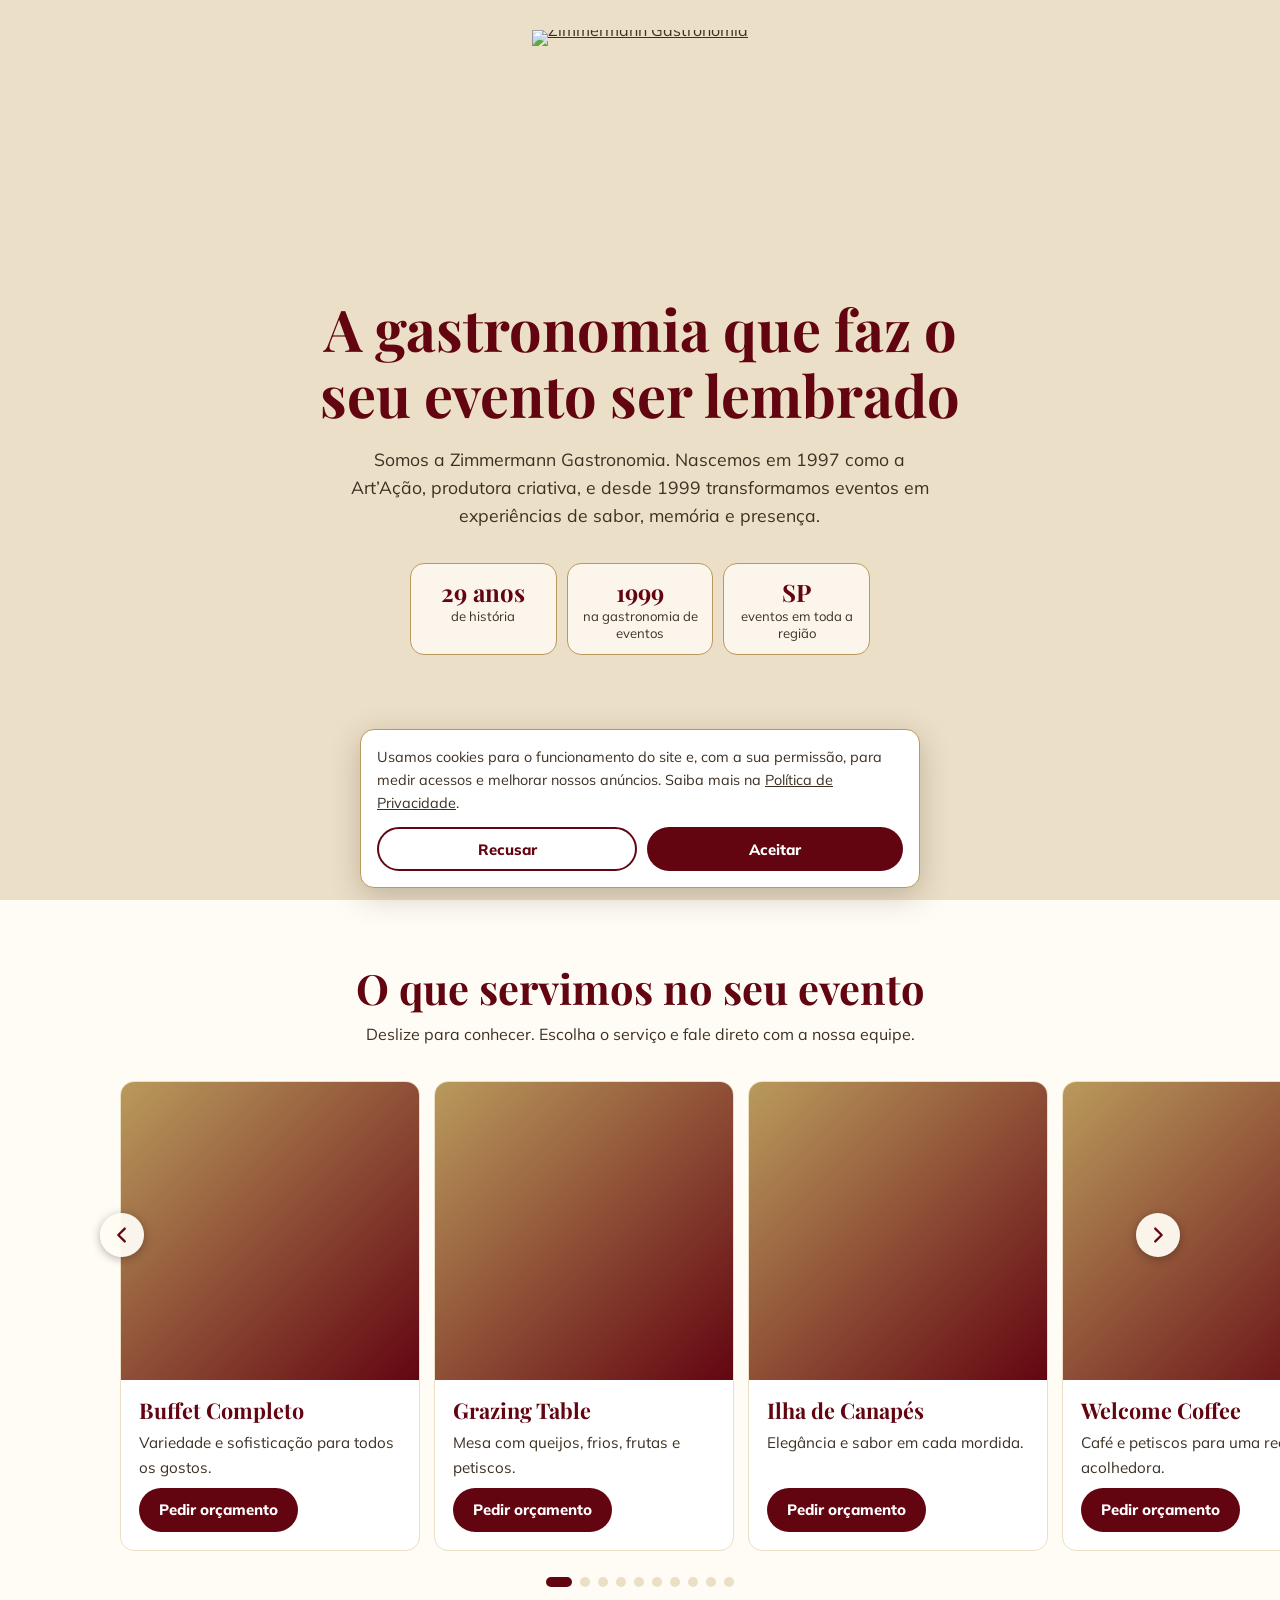
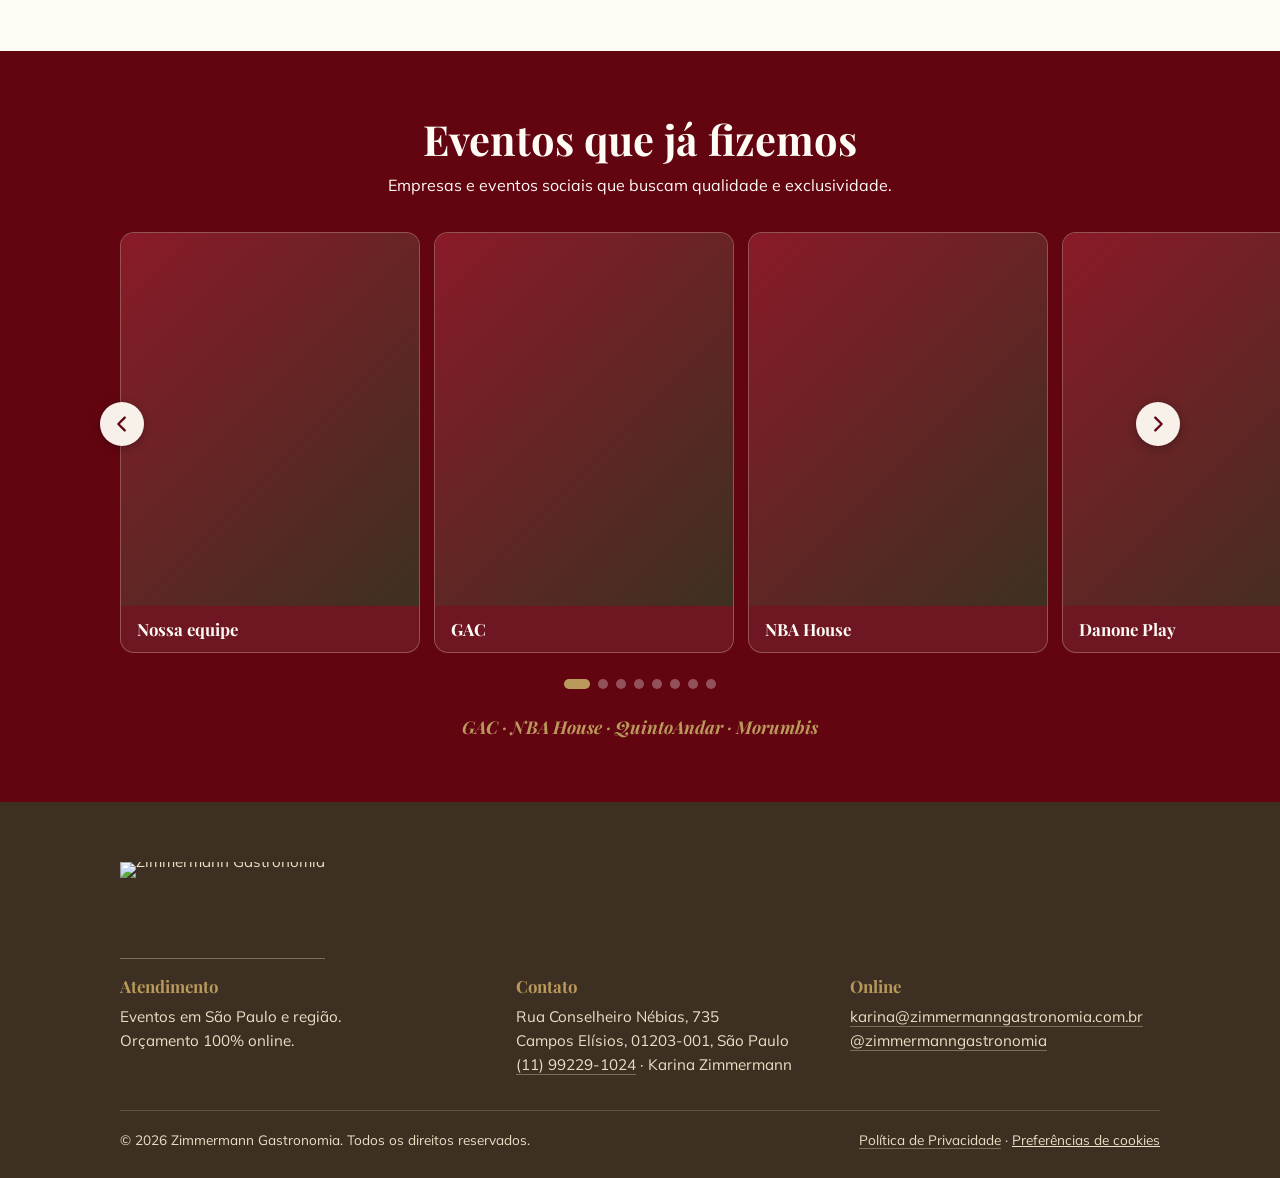
==== index.html @ 6aa9c56f "Add files via upload" ====
<!DOCTYPE html>
<html lang="pt-BR"><head><meta charset="utf-8">
<meta name="viewport" content="width=device-width,initial-scale=1">
<title>Zimmermann Gastronomia | Buffet e gastronomia para eventos em São Paulo</title>
<meta name="description" content="Quase 30 anos de história em gastronomia de eventos. Buffet, grazing table, coquetel, brunch e muito mais em São Paulo e região. Peça seu orçamento pelo WhatsApp.">
<meta property="og:title" content="Zimmermann Gastronomia"><meta property="og:description" content="Gastronomia para eventos em São Paulo e região desde 1999."><meta property="og:image" content="/img/dobra1.jpg">
<meta name="theme-color" content="#640A14">
<!-- GTM / Pixel do Meta: colar aqui quando os IDs estiverem definidos -->
<link rel="icon" type="image/png" href="/img/favicon.png"><link rel="preconnect" href="https://fonts.googleapis.com"><link rel="preconnect" href="https://fonts.gstatic.com" crossorigin><link href="https://fonts.googleapis.com/css2?family=Mulish:wght@400;700;800&family=Playfair+Display:wght@700&display=swap" rel="stylesheet"><link rel="stylesheet" href="/styles.css"></head><body>
<main>
<section class="hero" style="padding:0"><div class="hero-bg" aria-hidden="true"></div>
<header><div class="wrap"><a class="logo" href="/" aria-label="Zimmermann Gastronomia, início"><img src="/img/logo.png" alt="Zimmermann Gastronomia"></a></div></header>
<div class="hero-in">
<h1>A gastronomia que faz o seu evento ser lembrado</h1>
<p>Somos a Zimmermann Gastronomia. Nascemos em 1997 como a Art’Ação, produtora criativa, e desde 1999 transformamos eventos em experiências de sabor, memória e presença.</p>
<div class="hist"><div><strong>29 anos</strong><span>de história</span></div><div><strong>1999</strong><span>na gastronomia de eventos</span></div><div><strong>SP</strong><span>eventos em toda a região</span></div></div>
</div></section>
<section id="servicos"><div class="sec-h wrap"><h2>O que servimos no seu evento</h2><p>Deslize para conhecer. Escolha o serviço e fale direto com a nossa equipe.</p></div>
<div class="car"><div class="track" id="serv" tabindex="0" aria-label="Serviços"></div><div class="dots" id="serv-d"></div></div></section>
<section class="dark" id="provas"><div class="sec-h wrap"><h2>Eventos que já fizemos</h2><p>Empresas e eventos sociais que buscam qualidade e exclusividade.</p></div>
<div class="car"><div class="track" id="prova" tabindex="0" aria-label="Fotos de eventos e clientes"></div><div class="dots" id="prova-d"></div></div>
<p class="brands">GAC · NBA House · QuintoAndar · Morumbis</p></section>
</main>
<footer><div class="wrap"><a class="logo" href="/" aria-label="Zimmermann Gastronomia, início"><img src="/img/logo-claro.png" alt="Zimmermann Gastronomia"></a><div class="fgrid"><div><h3>Atendimento</h3><p>Eventos em São Paulo e região.<br>Orçamento 100% online.</p></div><div><h3>Contato</h3><p>Rua Conselheiro Nébias, 735<br>Campos Elísios, 01203-001, São Paulo</p><p><a href="https://wa.me/5511992291024" target="_blank" rel="noopener">(11) 99229-1024</a> · Karina Zimmermann</p></div><div><h3>Online</h3><p><a href="mailto:karina@zimmermanngastronomia.com.br">karina@zimmermanngastronomia.com.br</a></p><p><a href="https://instagram.com/zimmermanngastronomia" target="_blank" rel="noopener">@zimmermanngastronomia</a></p></div></div><div class="legal"><span>© <span data-y></span> Zimmermann Gastronomia. Todos os direitos reservados.</span><span><a href="/privacidade.html">Política de Privacidade</a> · <button data-ck>Preferências de cookies</button></span></div></div></footer>
<script src="/app.js"></script></body></html>
---- styles.css ----
:root{--vin:#630511;--gold:#BA9A5C;--gold-d:#8C6F36;--cream:#FFFCF5;--sand:#EBDFC6;--ink:#3D3022;--r:14px}
@media(prefers-color-scheme:dark){:root{color-scheme:light}}
*{box-sizing:border-box;margin:0}
html{scroll-behavior:smooth}
body{font-family:'Mulish',system-ui,sans-serif;background:var(--cream);color:var(--ink);line-height:1.6;font-size:16px;-webkit-text-size-adjust:100%}
h1,h2,h3{font-family:'Playfair Display',Georgia,serif;color:var(--vin);line-height:1.15;font-weight:700}
a{color:inherit}
:focus-visible{outline:3px solid var(--gold);outline-offset:3px}
.wrap{max-width:1080px;margin:0 auto;padding:0 20px}
.brand{display:inline-flex;align-items:center;gap:10px;text-decoration:none;color:var(--vin)}
.mono{width:40px;height:40px;border-radius:50%;background:var(--gold);display:grid;place-items:center;font:700 22px 'Playfair Display',serif;color:var(--vin)}
.brand b{font:700 21px/1 'Playfair Display',serif;display:block}
.brand small{font:700 13px/1 'Playfair Display',serif;color:var(--gold-d);display:block;text-align:right}
.btn{display:inline-flex;align-items:center;justify-content:center;gap:8px;min-height:50px;padding:12px 26px;border-radius:999px;background:var(--vin);color:#fff;font-weight:800;text-decoration:none;border:0;cursor:pointer;font:800 16px 'Mulish',sans-serif;transition:background .2s}
.btn:hover{background:#45030c}
.btn.out{background:transparent;color:var(--vin);border:2px solid var(--vin)}
.btn.out:hover{background:var(--vin);color:#fff}
.btn.sm{min-height:44px;padding:10px 20px;font-size:15px;width:100%}
/* hero */
.hero{position:relative;min-height:100svh;display:flex;flex-direction:column;isolation:isolate;overflow:hidden;background:var(--sand)}
.hero-bg{position:absolute;inset:0;z-index:-1;background:var(--sand) url(/img/dobra1.jpg) center/cover;opacity:.22}
.hero header{padding:18px 0}
.hero-in{flex:1;display:flex;flex-direction:column;justify-content:center;align-items:center;text-align:center;padding:24px 20px 56px;max-width:720px;margin:0 auto}
.hero h1{font-size:clamp(2.1rem,8.5vw,3.6rem);margin-bottom:18px}
.hero p{font-size:1.1rem;margin-bottom:12px;max-width:34em}
.hist{display:flex;gap:10px;margin:22px 0 30px;width:100%;max-width:460px}
.hist div{flex:1;background:rgba(255,252,245,.8);border:1px solid var(--gold);border-radius:var(--r);padding:12px 6px}
.hist strong{display:block;font:700 1.5rem 'Playfair Display',serif;color:var(--vin)}
.hist span{font-size:.82rem;line-height:1.3;display:block}
/* sections */
section{padding:64px 0}
.sec-h{text-align:center;max-width:620px;margin:0 auto 30px}
.sec-h h2{font-size:clamp(1.8rem,6.5vw,2.6rem);margin-bottom:10px}
.dark{background:var(--vin);color:var(--cream)}
.dark h2{color:var(--cream)}
/* carousel */
.car{position:relative}
.car{--cw:min(250px,62vw)}.track{display:flex;gap:14px;overflow-x:auto;scroll-snap-type:x mandatory;padding:4px calc(50% - var(--cw)/2) 12px;scrollbar-width:none;-webkit-overflow-scrolling:touch}
.track::-webkit-scrollbar{display:none}
.slide{flex:0 0 var(--cw);scroll-snap-align:center;background:#fff;border-radius:var(--r);overflow:hidden;border:1px solid var(--sand);display:flex;flex-direction:column}
.ph{aspect-ratio:1;background-image:var(--img,none),linear-gradient(135deg,var(--gold),var(--vin));background-size:cover;background-position:center 40%;display:grid;place-items:center;color:rgba(255,255,255,.85);font-size:.85rem;text-align:center;padding:10px}
.slide .tx{padding:18px;display:flex;flex-direction:column;gap:8px;flex:1}
.slide h3{font-size:1.35rem}
.slide p{font-size:.95rem;flex:1}
.dots{display:flex;justify-content:center;gap:8px;margin-top:14px}
.dots button{width:10px;height:10px;border-radius:50%;border:0;background:var(--sand);cursor:pointer;padding:0}
.dots button[aria-current=true]{background:var(--vin);width:26px;border-radius:6px}
.dark .dots button{background:rgba(255,255,255,.3)}
.dark .dots button[aria-current=true]{background:var(--gold)}
.slide.proof{background:rgba(255,255,255,.07);border-color:rgba(235,223,198,.3)}
.slide.proof .ph{aspect-ratio:4/5;background-image:var(--img,none),linear-gradient(135deg,#8a1a28,#3d3022);background-position:center 30%}.cap{padding:12px 16px;font:700 1.05rem 'Playfair Display',serif;color:var(--cream)}
.brands{text-align:center;font:italic 700 1.1rem 'Playfair Display',serif;color:var(--gold);margin-top:26px;padding:0 20px}
/* footer */
footer{background:var(--ink);color:var(--sand);padding:48px 0 28px;font-size:.95rem}
footer .brand{color:var(--sand);margin-bottom:16px}
footer .brand small{color:var(--gold)}
.fgrid{display:grid;gap:24px}
footer h3{font:700 1.05rem 'Playfair Display',serif;color:var(--gold);margin-bottom:8px}
footer a{text-decoration:none;border-bottom:1px solid rgba(235,223,198,.35)}
.legal{margin-top:32px;padding-top:18px;border-top:1px solid rgba(235,223,198,.2);font-size:.85rem;display:flex;flex-wrap:wrap;gap:8px 18px;justify-content:space-between}
.legal button{background:none;border:0;color:inherit;font:inherit;text-decoration:underline;cursor:pointer;padding:0}
/* cookies */
#ck{position:fixed;left:12px;right:12px;bottom:calc(12px + env(safe-area-inset-bottom,0px));z-index:50;background:#fff;border:1px solid var(--gold);border-radius:var(--r);padding:16px;box-shadow:0 8px 30px rgba(61,48,34,.25);max-width:560px;margin:0 auto;font-size:.9rem}
#ck[hidden]{display:none}
#ck p{margin-bottom:12px}
#ck div{display:flex;gap:10px}
#ck .btn{flex:1;min-height:44px;padding:8px 14px;font-size:15px}
/* inner pages */
.page{padding:40px 0 64px;max-width:720px}
.page h1{font-size:clamp(2rem,7vw,2.8rem);margin:24px 0 18px}
.page h2{font-size:1.4rem;margin:28px 0 8px}
.page p,.page li{margin-bottom:10px}.page ul{padding-left:20px}
.e404{min-height:100svh;display:flex;flex-direction:column;align-items:center;justify-content:center;text-align:center;padding:24px;gap:14px}
.e404 .n{font:700 clamp(5rem,28vw,9rem)/1 'Playfair Display',serif;color:var(--gold)}
.e404 div{display:flex;gap:10px;flex-wrap:wrap;justify-content:center;margin-top:10px}
@media(min-width:760px){.car{--cw:300px;--pad:max(20px,calc((100% - 1080px)/2 + 20px))}.track{padding-left:var(--pad);padding-right:20px;scroll-padding-left:var(--pad)}.slide{scroll-snap-align:start}.fgrid{grid-template-columns:1.2fr 1fr 1fr}.hero-in{padding-top:0}.slide .btn.sm{width:auto;align-self:flex-start}}
@media(prefers-reduced-motion:reduce){html{scroll-behavior:auto}}

.arr{position:absolute;top:calc(var(--cw)*.5 - 14px);z-index:2;width:44px;height:44px;border-radius:50%;border:0;background:rgba(255,252,245,.95);color:var(--vin);box-shadow:0 2px 10px rgba(0,0,0,.3);display:grid;place-items:center;cursor:pointer;padding:0}.arr:hover{background:#fff}.arr svg{width:22px;height:22px}.arr.l{left:8px}.arr.r{right:8px}.car.pr .arr{top:calc(var(--cw)*.625 - 14px)}@media(min-width:760px){.arr.l{left:max(8px,calc(50% - 540px))}.arr.r{right:max(8px,calc(50% - 540px))}}

.logo{display:inline-block;line-height:0}.logo img{height:88px;width:auto;display:block}.hero header .wrap{text-align:center}footer .logo{margin-bottom:16px}footer .logo img{height:96px}.page .logo img{height:80px}.e404 .logo img{height:120px}
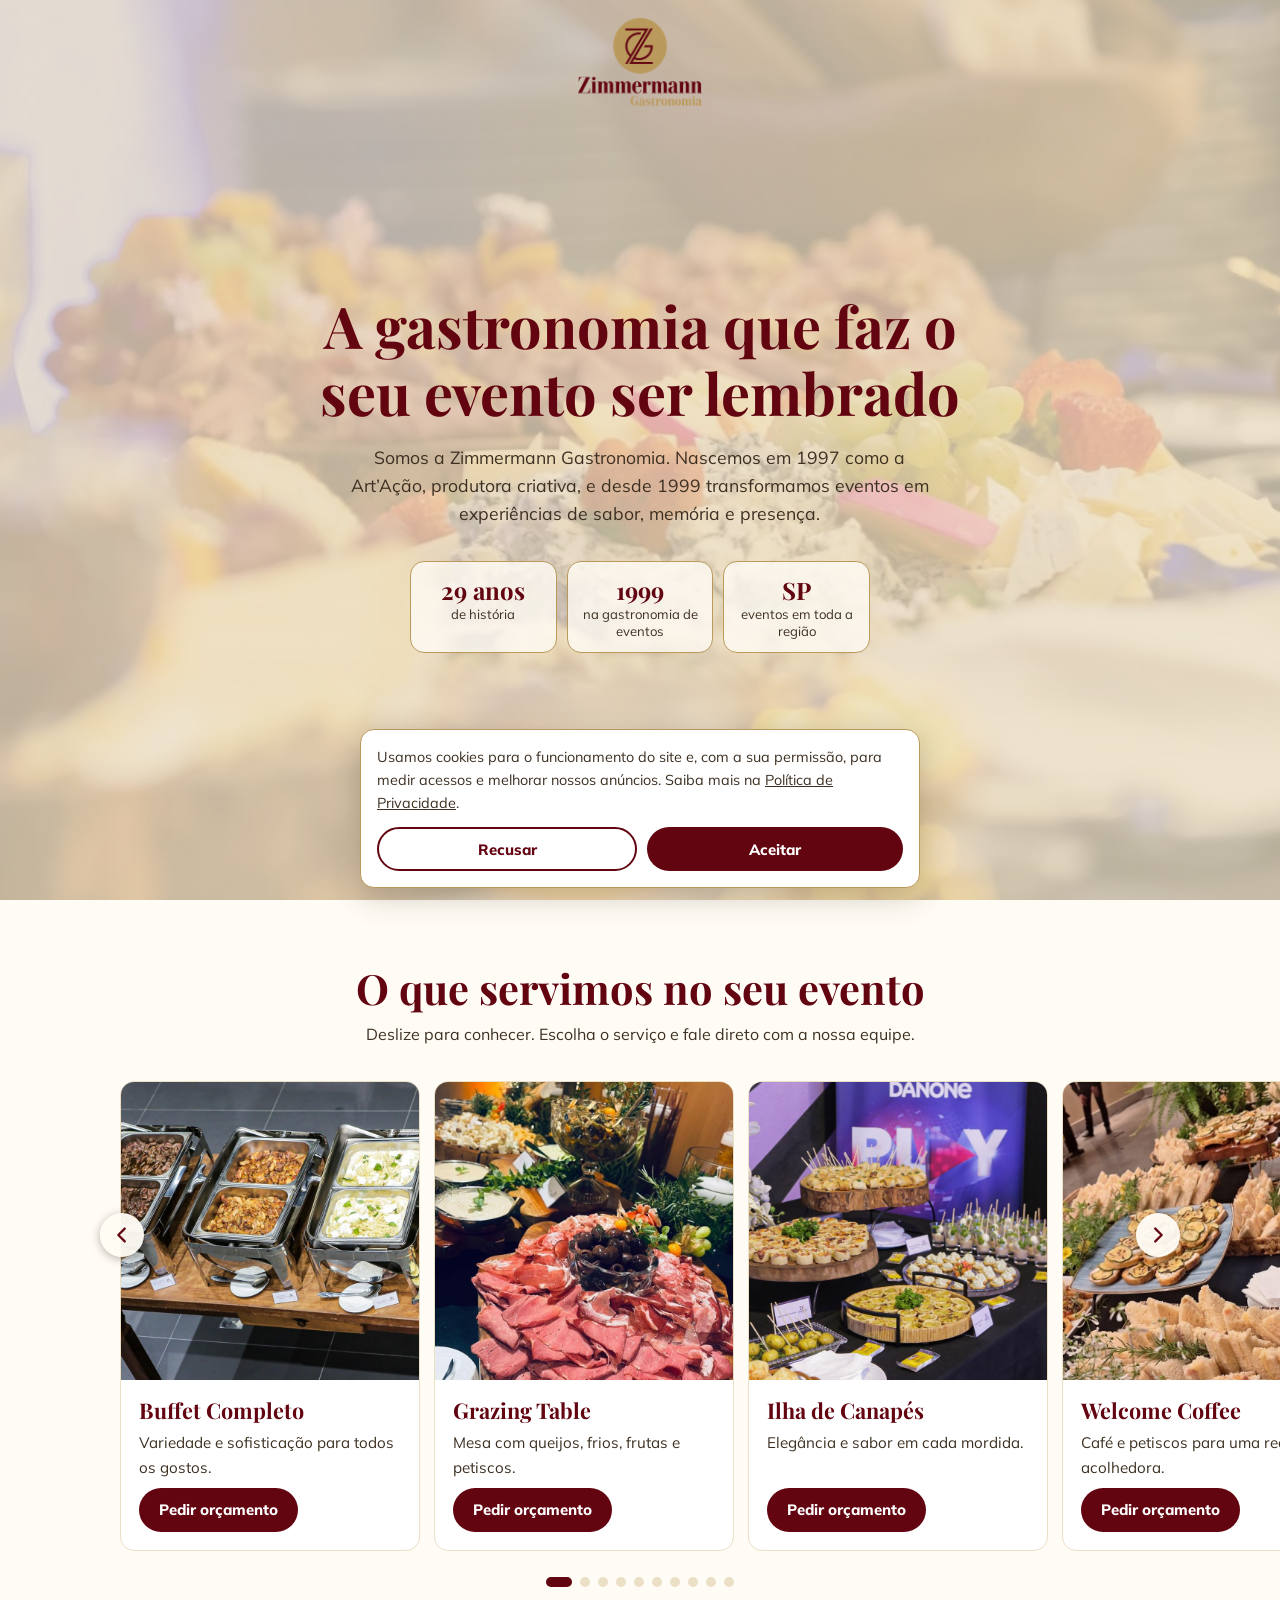
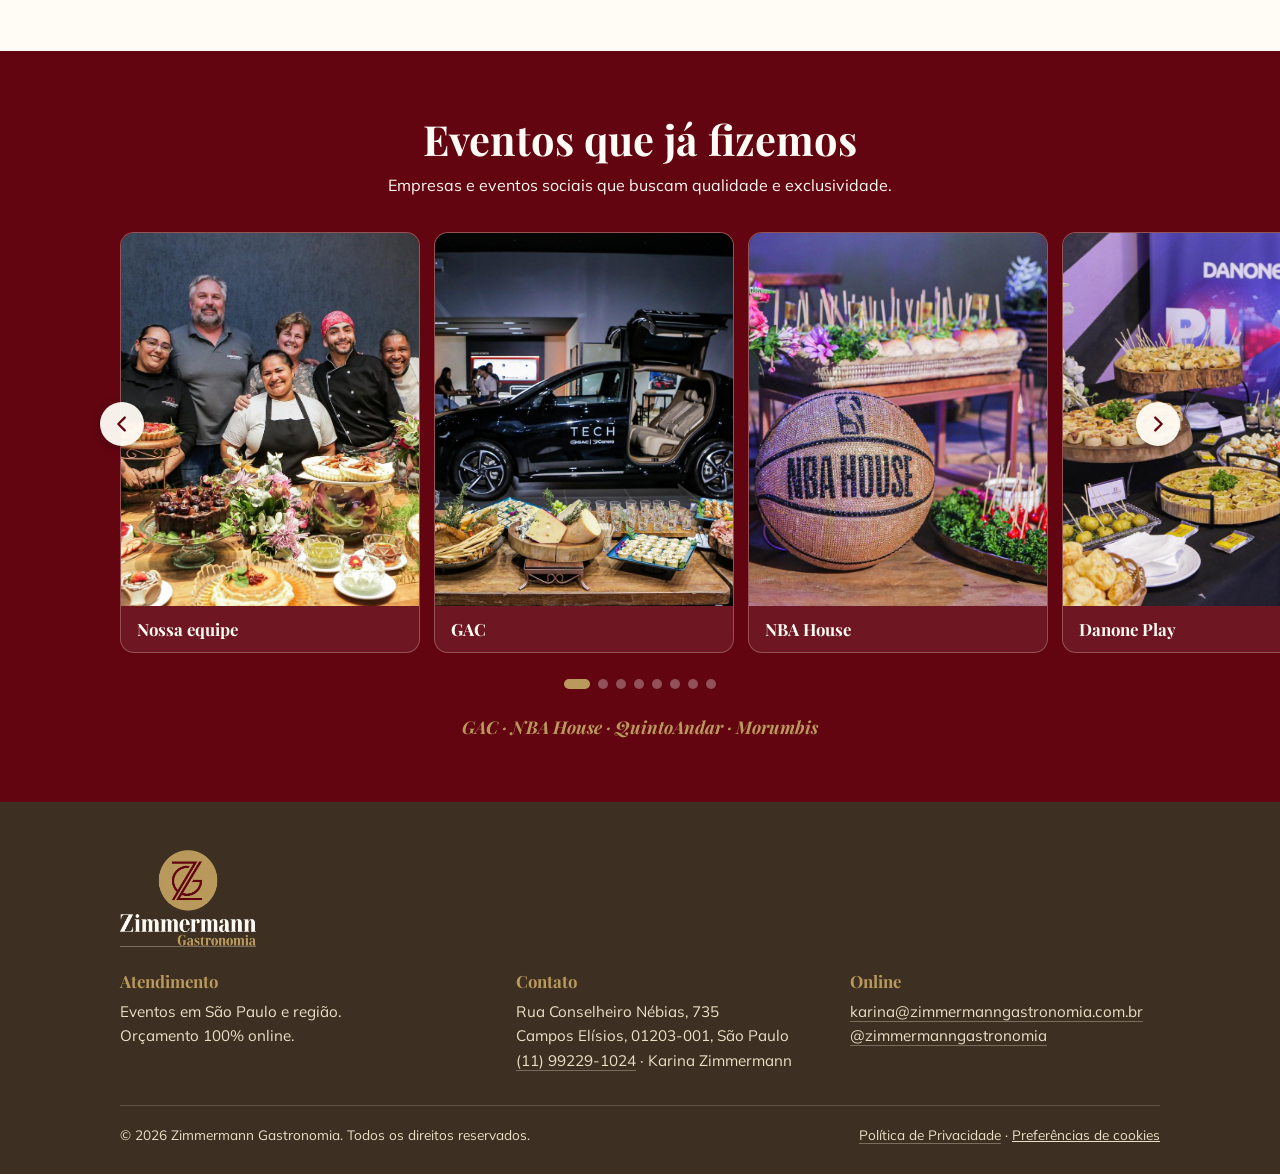
==== commit af5def63: "Add files via upload" ====
--- a/index.html
+++ b/index.html
@@ -3,13 +3,13 @@
 <meta name="viewport" content="width=device-width,initial-scale=1">
 <title>Zimmermann Gastronomia | Buffet e gastronomia para eventos em São Paulo</title>
 <meta name="description" content="Quase 30 anos de história em gastronomia de eventos. Buffet, grazing table, coquetel, brunch e muito mais em São Paulo e região. Peça seu orçamento pelo WhatsApp.">
-<meta property="og:title" content="Zimmermann Gastronomia"><meta property="og:description" content="Gastronomia para eventos em São Paulo e região desde 1999."><meta property="og:image" content="/img/dobra1.jpg">
+<meta property="og:title" content="Zimmermann Gastronomia"><meta property="og:description" content="Gastronomia para eventos em São Paulo e região desde 1999."><meta property="og:image" content="/dobra1.jpg">
 <meta name="theme-color" content="#640A14">
 <!-- GTM / Pixel do Meta: colar aqui quando os IDs estiverem definidos -->
-<link rel="icon" type="image/png" href="/img/favicon.png"><link rel="preconnect" href="https://fonts.googleapis.com"><link rel="preconnect" href="https://fonts.gstatic.com" crossorigin><link href="https://fonts.googleapis.com/css2?family=Mulish:wght@400;700;800&family=Playfair+Display:wght@700&display=swap" rel="stylesheet"><link rel="stylesheet" href="/styles.css"></head><body>
+<link rel="icon" type="image/png" href="/favicon.png"><link rel="preconnect" href="https://fonts.googleapis.com"><link rel="preconnect" href="https://fonts.gstatic.com" crossorigin><link href="https://fonts.googleapis.com/css2?family=Mulish:wght@400;700;800&family=Playfair+Display:wght@700&display=swap" rel="stylesheet"><link rel="stylesheet" href="/styles.css"></head><body>
 <main>
 <section class="hero" style="padding:0"><div class="hero-bg" aria-hidden="true"></div>
-<header><div class="wrap"><a class="logo" href="/" aria-label="Zimmermann Gastronomia, início"><img src="/img/logo.png" alt="Zimmermann Gastronomia"></a></div></header>
+<header><div class="wrap"><a class="logo" href="/" aria-label="Zimmermann Gastronomia, início"><img src="/logo.png" alt="Zimmermann Gastronomia"></a></div></header>
 <div class="hero-in">
 <h1>A gastronomia que faz o seu evento ser lembrado</h1>
 <p>Somos a Zimmermann Gastronomia. Nascemos em 1997 como a Art’Ação, produtora criativa, e desde 1999 transformamos eventos em experiências de sabor, memória e presença.</p>
@@ -21,5 +21,5 @@
 <div class="car"><div class="track" id="prova" tabindex="0" aria-label="Fotos de eventos e clientes"></div><div class="dots" id="prova-d"></div></div>
 <p class="brands">GAC · NBA House · QuintoAndar · Morumbis</p></section>
 </main>
-<footer><div class="wrap"><a class="logo" href="/" aria-label="Zimmermann Gastronomia, início"><img src="/img/logo-claro.png" alt="Zimmermann Gastronomia"></a><div class="fgrid"><div><h3>Atendimento</h3><p>Eventos em São Paulo e região.<br>Orçamento 100% online.</p></div><div><h3>Contato</h3><p>Rua Conselheiro Nébias, 735<br>Campos Elísios, 01203-001, São Paulo</p><p><a href="https://wa.me/5511992291024" target="_blank" rel="noopener">(11) 99229-1024</a> · Karina Zimmermann</p></div><div><h3>Online</h3><p><a href="mailto:karina@zimmermanngastronomia.com.br">karina@zimmermanngastronomia.com.br</a></p><p><a href="https://instagram.com/zimmermanngastronomia" target="_blank" rel="noopener">@zimmermanngastronomia</a></p></div></div><div class="legal"><span>© <span data-y></span> Zimmermann Gastronomia. Todos os direitos reservados.</span><span><a href="/privacidade.html">Política de Privacidade</a> · <button data-ck>Preferências de cookies</button></span></div></div></footer>
+<footer><div class="wrap"><a class="logo" href="/" aria-label="Zimmermann Gastronomia, início"><img src="/logo-claro.png" alt="Zimmermann Gastronomia"></a><div class="fgrid"><div><h3>Atendimento</h3><p>Eventos em São Paulo e região.<br>Orçamento 100% online.</p></div><div><h3>Contato</h3><p>Rua Conselheiro Nébias, 735<br>Campos Elísios, 01203-001, São Paulo</p><p><a href="https://wa.me/5511992291024" target="_blank" rel="noopener">(11) 99229-1024</a> · Karina Zimmermann</p></div><div><h3>Online</h3><p><a href="mailto:karina@zimmermanngastronomia.com.br">karina@zimmermanngastronomia.com.br</a></p><p><a href="https://instagram.com/zimmermanngastronomia" target="_blank" rel="noopener">@zimmermanngastronomia</a></p></div></div><div class="legal"><span>© <span data-y></span> Zimmermann Gastronomia. Todos os direitos reservados.</span><span><a href="/privacidade.html">Política de Privacidade</a> · <button data-ck>Preferências de cookies</button></span></div></div></footer>
 <script src="/app.js"></script></body></html>
--- a/styles.css
+++ b/styles.css
@@ -18,7 +18,7 @@
 .btn.sm{min-height:44px;padding:10px 20px;font-size:15px;width:100%}
 /* hero */
 .hero{position:relative;min-height:100svh;display:flex;flex-direction:column;isolation:isolate;overflow:hidden;background:var(--sand)}
-.hero-bg{position:absolute;inset:0;z-index:-1;background:var(--sand) url(/img/dobra1.jpg) center/cover;opacity:.22}
+.hero-bg{position:absolute;inset:0;z-index:-1;background:var(--sand) url(/dobra1.jpg) center/cover;opacity:.22}
 .hero header{padding:18px 0}
 .hero-in{flex:1;display:flex;flex-direction:column;justify-content:center;align-items:center;text-align:center;padding:24px 20px 56px;max-width:720px;margin:0 auto}
 .hero h1{font-size:clamp(2.1rem,8.5vw,3.6rem);margin-bottom:18px}
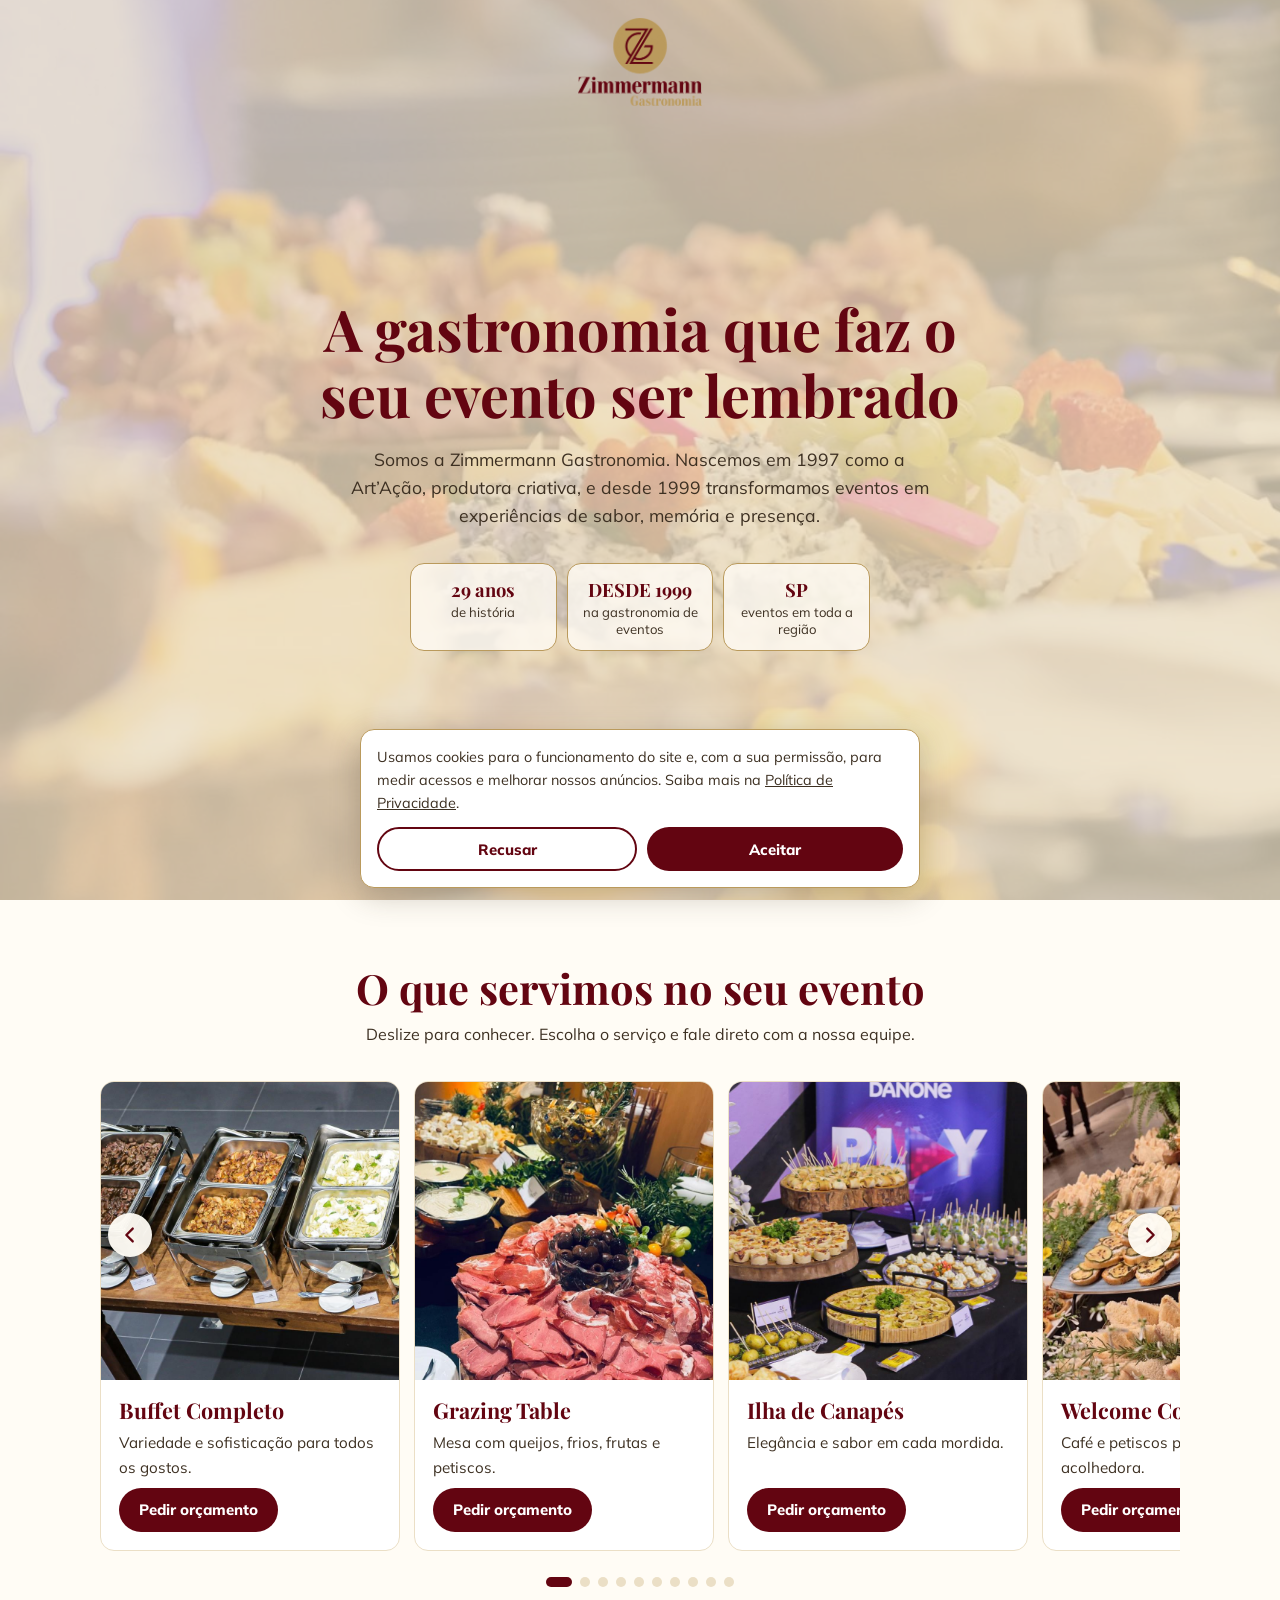
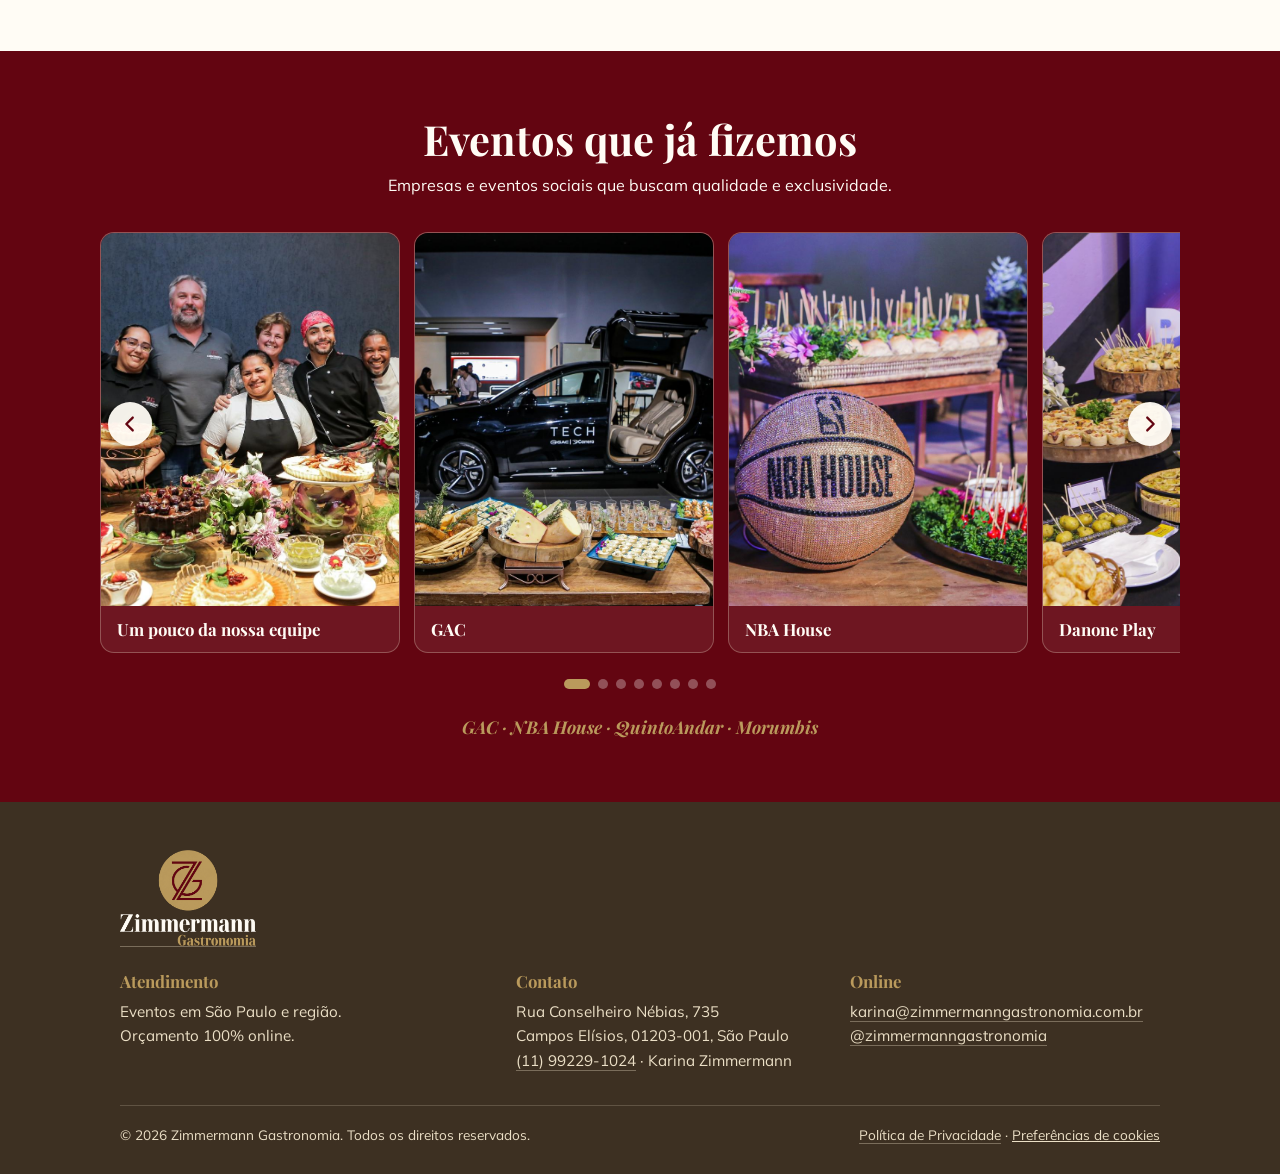
==== commit 0e1841a9: "Add files via upload" ====
--- a/index.html
+++ b/index.html
@@ -13,7 +13,7 @@
 <div class="hero-in">
 <h1>A gastronomia que faz o seu evento ser lembrado</h1>
 <p>Somos a Zimmermann Gastronomia. Nascemos em 1997 como a Art’Ação, produtora criativa, e desde 1999 transformamos eventos em experiências de sabor, memória e presença.</p>
-<div class="hist"><div><strong>29 anos</strong><span>de história</span></div><div><strong>1999</strong><span>na gastronomia de eventos</span></div><div><strong>SP</strong><span>eventos em toda a região</span></div></div>
+<div class="hist"><div><strong>29 anos</strong><span>de história</span></div><div><strong>DESDE 1999</strong><span>na gastronomia de eventos</span></div><div><strong>SP</strong><span>eventos em toda a região</span></div></div>
 </div></section>
 <section id="servicos"><div class="sec-h wrap"><h2>O que servimos no seu evento</h2><p>Deslize para conhecer. Escolha o serviço e fale direto com a nossa equipe.</p></div>
 <div class="car"><div class="track" id="serv" tabindex="0" aria-label="Serviços"></div><div class="dots" id="serv-d"></div></div></section>
--- a/styles.css
+++ b/styles.css
@@ -25,7 +25,7 @@
 .hero p{font-size:1.1rem;margin-bottom:12px;max-width:34em}
 .hist{display:flex;gap:10px;margin:22px 0 30px;width:100%;max-width:460px}
 .hist div{flex:1;background:rgba(255,252,245,.8);border:1px solid var(--gold);border-radius:var(--r);padding:12px 6px}
-.hist strong{display:block;font:700 1.5rem 'Playfair Display',serif;color:var(--vin)}
+.hist strong{display:block;font:700 clamp(.85rem,3.7vw,1.15rem)/1.5 'Playfair Display',serif;color:var(--vin);white-space:nowrap}
 .hist span{font-size:.82rem;line-height:1.3;display:block}
 /* sections */
 section{padding:64px 0}
@@ -73,9 +73,9 @@
 .e404{min-height:100svh;display:flex;flex-direction:column;align-items:center;justify-content:center;text-align:center;padding:24px;gap:14px}
 .e404 .n{font:700 clamp(5rem,28vw,9rem)/1 'Playfair Display',serif;color:var(--gold)}
 .e404 div{display:flex;gap:10px;flex-wrap:wrap;justify-content:center;margin-top:10px}
-@media(min-width:760px){.car{--cw:300px;--pad:max(20px,calc((100% - 1080px)/2 + 20px))}.track{padding-left:var(--pad);padding-right:20px;scroll-padding-left:var(--pad)}.slide{scroll-snap-align:start}.fgrid{grid-template-columns:1.2fr 1fr 1fr}.hero-in{padding-top:0}.slide .btn.sm{width:auto;align-self:flex-start}}
+@media(min-width:760px){.car{--cw:300px;max-width:1080px;margin:0 auto}.track{padding-left:0;padding-right:0;scroll-padding-left:0}.slide{scroll-snap-align:start}.fgrid{grid-template-columns:1.2fr 1fr 1fr}.hero-in{padding-top:0}.slide .btn.sm{width:auto;align-self:flex-start}}
 @media(prefers-reduced-motion:reduce){html{scroll-behavior:auto}}
 
-.arr{position:absolute;top:calc(var(--cw)*.5 - 14px);z-index:2;width:44px;height:44px;border-radius:50%;border:0;background:rgba(255,252,245,.95);color:var(--vin);box-shadow:0 2px 10px rgba(0,0,0,.3);display:grid;place-items:center;cursor:pointer;padding:0}.arr:hover{background:#fff}.arr svg{width:22px;height:22px}.arr.l{left:8px}.arr.r{right:8px}.car.pr .arr{top:calc(var(--cw)*.625 - 14px)}@media(min-width:760px){.arr.l{left:max(8px,calc(50% - 540px))}.arr.r{right:max(8px,calc(50% - 540px))}}
+.arr{position:absolute;top:calc(var(--cw)*.5 - 14px);z-index:2;width:44px;height:44px;border-radius:50%;border:0;background:rgba(255,252,245,.95);color:var(--vin);box-shadow:0 2px 10px rgba(0,0,0,.3);display:grid;place-items:center;cursor:pointer;padding:0}.arr:hover{background:#fff}.arr svg{width:22px;height:22px}.arr.l{left:8px}.arr.r{right:8px}.car.pr .arr{top:calc(var(--cw)*.625 - 14px)}
 
 .logo{display:inline-block;line-height:0}.logo img{height:88px;width:auto;display:block}.hero header .wrap{text-align:center}footer .logo{margin-bottom:16px}footer .logo img{height:96px}.page .logo img{height:80px}.e404 .logo img{height:120px}
